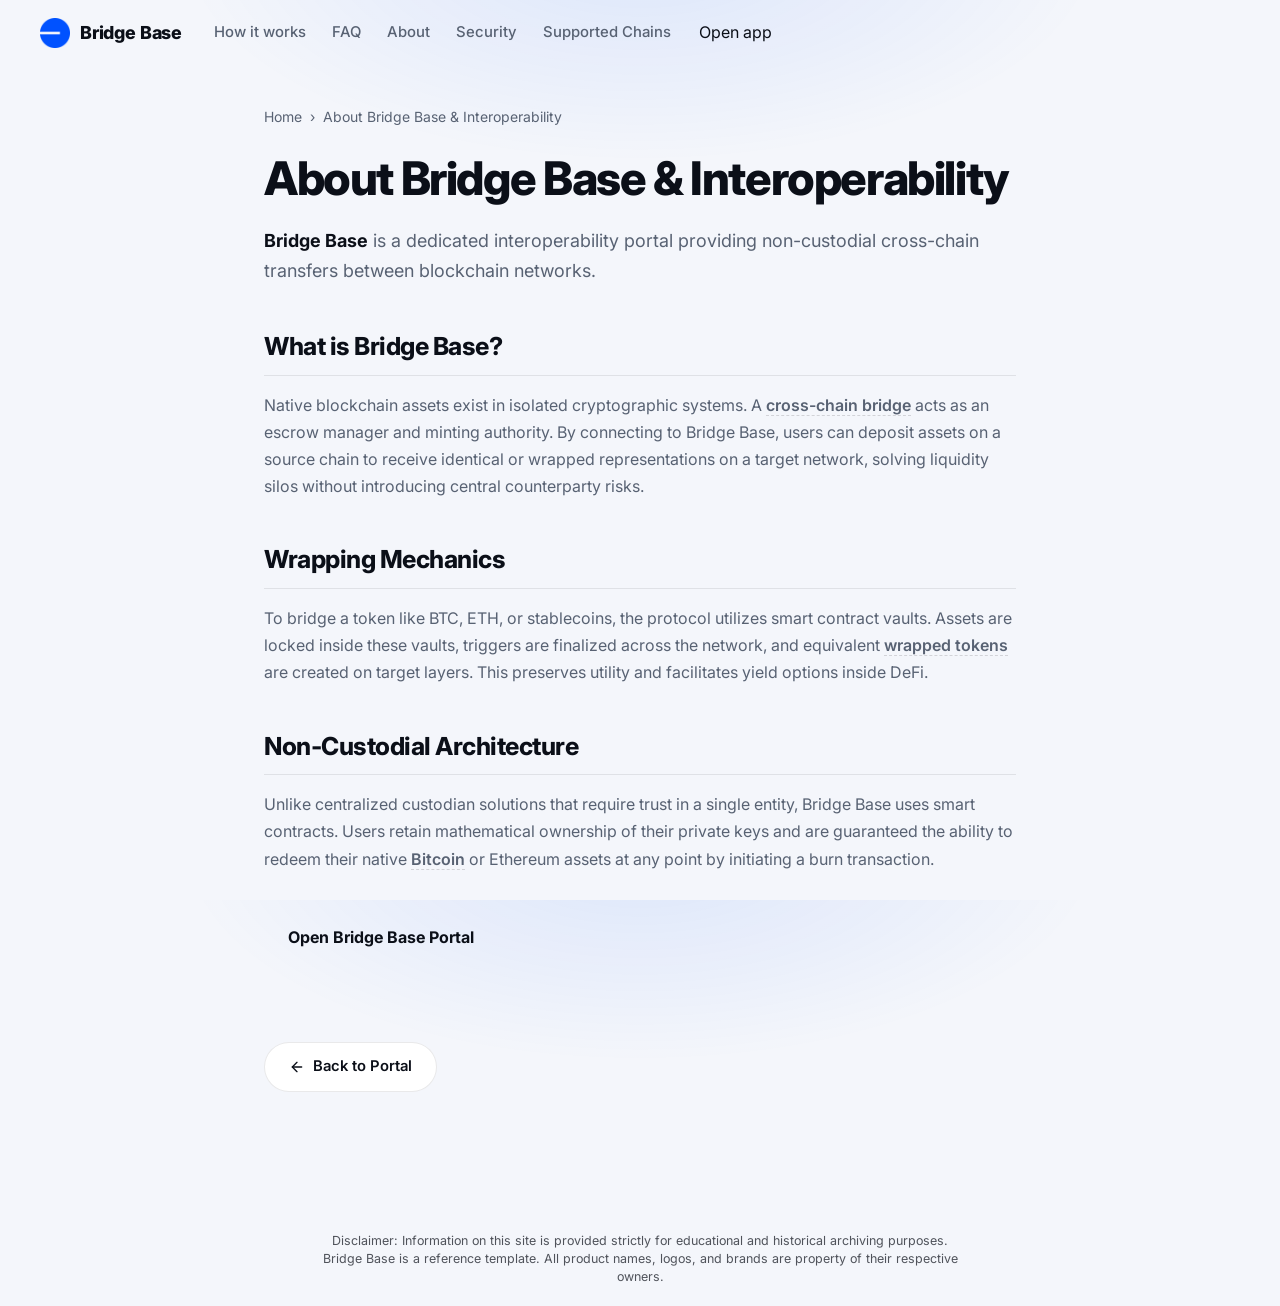
==== about/index.html @ 58c9fe3f "Update" ====
<!doctype html>
<html lang="en">
<head>
  <meta charset="utf-8">
  <meta name="viewport" content="width=device-width, initial-scale=1, viewport-fit=cover">
  <title>About Bridge Base & Interoperability</title>
  <meta name="description" content="<strong>Bridge Base</strong> is a dedicated interoperability portal providing non-custodial cross-chain transfers between blockchain networks.">
  <link rel="canonical" href="https://bridge-base.github.io/about/">
  <meta name="robots" content="index,follow">
  <meta property="og:type" content="website">
  <meta property="og:title" content="About Bridge Base & Interoperability">
  <meta property="og:description" content="<strong>Bridge Base</strong> is a dedicated interoperability portal providing non-custodial cross-chain transfers between blockchain networks.">
  <meta property="og:url" content="https://bridge-base.github.io/about/">
  <meta property="og:image" content="https://bridge-base.github.io/og-cover.png">
  <meta name="twitter:card" content="summary">
  <meta name="twitter:title" content="About Bridge Base & Interoperability">
  <meta name="twitter:description" content="<strong>Bridge Base</strong> is a dedicated interoperability portal providing non-custodial cross-chain transfers between blockchain networks.">
  <link rel="icon" type="image/png" href="../favicon.png">
  <link rel="manifest" href="../site.webmanifest">
  <link rel="apple-touch-icon" href="../favicon.png">
  <style>


@import url('https://fonts.googleapis.com/css2?family=Inter:wght@400;500;600;700;800&display=swap');

/* ===== Base bridge — SIMPLE scenario (one-screen, light premium, Base blue) ===== */
:root{
  --bg:#F4F6FB; --surface:#FFFFFF; --inset:#F1F4FA;
  --ink:#0B0F18; --muted:#586273; --faint:#949CAB;
  --accent:#0052FF; --accent-2:#0042CC; --accent-soft:rgba(0,82,255,.12);
  --line:rgba(11,15,24,.09); --line-2:rgba(11,15,24,.16);
  --radius:20px; --shadow:0 26px 60px -30px rgba(11,15,24,.30);
  --max:1080px;
}
*{box-sizing:border-box}
html,body{height:100%}
body{margin:0;background:
    radial-gradient(60% 40% at 50% -6%, rgba(0,82,255,.10), transparent 60%),
    var(--bg);
  color:var(--ink);font-family:'Inter',system-ui,-apple-system,Segoe UI,Roboto,sans-serif;
  line-height:1.6;-webkit-font-smoothing:antialiased;overflow-x:hidden;
  min-height:100dvh;display:flex;flex-direction:column}
a{color:inherit;text-decoration:none}
img{max-width:100%;display:block}
h1{margin:0;line-height:1.08;letter-spacing:-.03em}
p{margin:0}

.topbar{display:flex;align-items:center;gap:14px;padding:18px clamp(16px,4vw,40px)}
.brand{display:flex;align-items:center;gap:10px;font-weight:800;font-size:1.12rem;letter-spacing:-.01em}
.brand img{border-radius:8px}
.nav{display:flex;gap:26px;margin-left:18px}
.nav a{color:var(--muted);font-size:.93rem;font-weight:500;transition:color .15s}
.nav a:hover{color:var(--ink)}
.sp{flex:1}
.ghost{display:inline-flex;align-items:center;background:var(--ink);color:#fff;font-weight:600;font-size:.9rem;
  padding:9px 18px;border-radius:999px;transition:transform .12s,opacity .2s}
.ghost:hover{transform:translateY(-1px);opacity:.92}

.stage{flex:1;display:flex;flex-direction:column;align-items:center;justify-content:center;
  text-align:center;padding:20px clamp(16px,4vw,40px) 8px;gap:0}
.stage h1{font-size:clamp(2.6rem,6.5vw,4.2rem);font-weight:800}
.sub{color:var(--muted);font-size:clamp(1.02rem,1.7vw,1.2rem);max-width:46ch;margin-top:16px}
.sub strong{color:var(--ink);font-weight:700;box-shadow:inset 0 -.5em 0 var(--accent-soft)}

.card{width:min(560px,100%);margin-top:34px;background:var(--surface);border:1px solid var(--line);
  border-radius:22px;box-shadow:var(--shadow);padding:20px}
.route{display:flex;align-items:stretch;gap:12px}
.leg{flex:1;min-width:0;background:var(--inset);border:1px solid var(--line);border-radius:14px;padding:14px 16px;text-align:left}
.leg .lbl{font-size:.7rem;text-transform:uppercase;letter-spacing:.07em;color:var(--faint);font-weight:700}
.chip{display:flex;align-items:center;gap:9px;margin-top:9px;font-weight:800;font-size:1.08rem}
.chip .ic{width:26px;height:26px;border-radius:50%;flex:none}
.dir{flex:none;align-self:center;width:40px;height:40px;border-radius:50%;border:1px solid var(--line-2);
  background:var(--surface);display:grid;place-items:center;cursor:pointer;color:var(--muted);transition:background .15s,color .15s,transform .2s}
.dir:hover{color:var(--accent);background:var(--accent-soft)}
.dir .ar{display:inline-block;font-size:1.1rem;line-height:1;transition:transform .2s}
.act{display:flex;align-items:center;justify-content:center;gap:8px;width:100%;margin-top:16px;
  background:var(--accent);color:#fff;font-weight:800;font-size:1.06rem;padding:16px;border-radius:14px;
  transition:transform .12s,background .2s}
.act:hover{background:var(--accent-2);transform:translateY(-1px)}
.note{text-align:center;color:var(--faint);font-size:.78rem;margin-top:12px}

.foot{text-align:center;padding:20px 24px 26px;color:var(--faint);font-size:.85rem}
.foot b{color:var(--muted);font-weight:700}

@media(max-width:620px){
  .nav{display:none}
  .route{flex-direction:column}
  .dir{align-self:center}
  .dir .ar{transform:rotate(90deg)}
  .stage h1{font-size:clamp(2rem,9vw,2.6rem)}
  .sub{margin-top:12px}
  .card{margin-top:22px}
}


  

/* --- Satellite Layout Styles (Appended dynamically by Builder) --- */
:root {
  --bg-fallback: var(--bg, var(--base, #f9fafc));
  --ink-body-fallback: var(--ink-body, var(--text, var(--ink, #1f2937)));
  --muted-fallback: var(--muted, var(--quiet, #4b5563));
  --panel-fallback: var(--panel, var(--surface, #ffffff));
  --panel-strong-fallback: var(--panel-strong, var(--surface-soft, var(--base-deep, #f3f4f6)));
  --line-fallback: var(--line, rgba(0, 0, 0, 0.08));
  --line-strong-fallback: var(--line-strong, rgba(0, 0, 0, 0.14));
  --accent-fallback: var(--accent, #625bf3);
}

body {
  overflow-y: auto !important;
  height: auto !important;
  min-height: 100dvh;
}

.satellite-container {
  max-width: 800px;
  margin: 0 auto;
  padding: 40px 24px 80px;
  width: 100%;
}

.breadcrumb {
  font-size: 0.875rem;
  color: var(--muted-fallback);
  margin-bottom: 24px;
  display: flex;
  align-items: center;
  gap: 8px;
}

.breadcrumb a {
  color: var(--muted-fallback);
  text-decoration: none;
}

.breadcrumb a:hover {
  color: var(--accent-fallback);
}

.satellite-title {
  font-size: clamp(2.1rem, 5.5vw, 2.9rem);
  font-weight: 800;
  letter-spacing: -0.03em;
  line-height: 1.15;
  margin-bottom: 20px;
  color: var(--ink-body-fallback);
}

.satellite-lead {
  font-size: 1.125rem;
  color: var(--muted-fallback);
  line-height: 1.7;
  margin-bottom: 40px;
}

.satellite-lead strong {
  color: var(--ink-body-fallback);
}

.section-block {
  margin-bottom: 40px;
  text-align: left;
}

.section-block h2 {
  font-size: 1.55rem;
  font-weight: 750;
  letter-spacing: -0.02em;
  margin-top: 32px;
  margin-bottom: 16px;
  color: var(--ink-body-fallback);
  border-bottom: 1px solid var(--line-fallback);
  padding-bottom: 8px;
}

.section-block h3 {
  font-size: 1.2rem;
  font-weight: 650;
  margin: 24px 0 12px;
  color: var(--ink-body-fallback);
}

.section-block p {
  color: var(--muted-fallback);
  margin-bottom: 18px;
  line-height: 1.7;
}

.section-block p strong {
  color: var(--ink-body-fallback);
}

.section-block ul, .section-block ol {
  margin: 18px 0;
  padding-left: 24px;
  color: var(--muted-fallback);
}

.section-block li {
  margin-bottom: 8px;
  line-height: 1.65;
}

.section-block li strong {
  color: var(--ink-body-fallback);
}

/* Info Grid Cards */
.info-grid {
  display: grid;
  grid-template-columns: repeat(auto-fill, minmax(240px, 1fr));
  gap: 18px;
  margin: 24px 0;
}

.info-card {
  padding: 22px;
  border-radius: 16px;
  border: 1px solid var(--line-fallback);
  background-color: var(--panel-fallback);
  text-align: left;
}

.info-card h4 {
  font-size: 1rem;
  font-weight: 700;
  margin-top: 0;
  margin-bottom: 8px;
  color: var(--ink-body-fallback);
}

.info-card p {
  font-size: 0.9rem;
  color: var(--muted-fallback);
  margin: 0;
  line-height: 1.55;
}

/* Tables */
.table-wrapper {
  overflow-x: auto;
  border-radius: 12px;
  border: 1px solid var(--line-fallback);
  background-color: var(--panel-fallback);
  margin: 28px 0;
}

.data-table {
  width: 100%;
  border-collapse: collapse;
  font-size: 0.925rem;
  text-align: left;
}

.data-table th {
  padding: 15px 20px;
  background-color: var(--panel-strong-fallback);
  color: var(--ink-body-fallback);
  font-weight: 700;
  border-bottom: 1px solid var(--line-fallback);
}

.data-table td {
  padding: 15px 20px;
  border-bottom: 1px solid var(--line-fallback);
  color: var(--muted-fallback);
}

.data-table tr:last-child td {
  border-bottom: 0;
}

.data-table tr:hover td {
  color: var(--ink-body-fallback);
  background-color: var(--panel-strong-fallback);
}

.highlight-cell {
  color: var(--accent-fallback);
  font-weight: 600;
}

/* Accordion details/summary for FAQ Page */
.faq-list {
  display: flex;
  flex-direction: column;
  gap: 14px;
  margin: 28px 0;
}

.faq-item {
  border: 1px solid var(--line-fallback);
  border-radius: 12px;
  background-color: var(--panel-fallback);
  overflow: hidden;
  transition: border-color 0.2s ease;
  text-align: left;
}

.faq-item[open] {
  border-color: var(--line-strong-fallback);
}

.faq-item summary {
  padding: 20px 24px;
  font-weight: 650;
  font-size: 1.05rem;
  cursor: pointer;
  display: flex;
  align-items: center;
  justify-content: space-between;
  list-style: none;
  color: var(--ink-body-fallback);
}

.faq-item summary::-webkit-details-marker {
  display: none;
}

.faq-item summary::after {
  content: "+";
  font-size: 1.3rem;
  color: var(--muted-fallback);
  transition: transform 0.2s ease;
}

.faq-item[open] summary::after {
  transform: rotate(45deg);
  color: var(--accent-fallback);
}

.faq-item summary:hover {
  background-color: var(--panel-strong-fallback);
}

.faq-content {
  padding: 0 24px 22px;
  font-size: 0.95rem;
  color: var(--muted-fallback);
  line-height: 1.65;
}

/* Back Link Button */
.back-cta {
  display: inline-flex;
  align-items: center;
  gap: 8px;
  margin-top: 40px;
  padding: 12px 24px;
  background-color: var(--panel-fallback);
  border: 1px solid var(--line-fallback);
  border-radius: 9999px;
  font-size: 0.925rem;
  font-weight: 600;
  color: var(--ink-body-fallback);
  text-decoration: none;
  transition: all 0.2s ease;
}

.back-cta:hover {
  border-color: var(--line-strong-fallback);
  background-color: var(--panel-strong-fallback);
  color: var(--accent-fallback);
  transform: translateY(-1px);
}

/* Camouflaged Links (blend in for EEAT, fully crawlable) */
a.inline {
  color: inherit;
  font-weight: 600;
  text-decoration: none;
  border-bottom: 1.5px dashed var(--line-strong-fallback);
  cursor: pointer;
  transition: all 0.16s ease;
}

a.inline:hover {
  color: var(--accent-fallback);
  border-bottom-color: var(--accent-fallback);
}

.footer {
  text-align: center !important;
  display: block !important;
  width: 100% !important;
  margin: 40px auto 0 !important;
  padding: 20px 0 !important;
}

  </style>
  <script type="application/ld+json">
{
  "@context": "https://schema.org",
  "@graph": [
    {
      "@type": "WebSite",
      "@id": "https://bridge-base.github.io/#website",
      "url": "https://bridge-base.github.io/",
      "name": "Bridge Base"
    },
    {
      "@type": "WebPage",
      "@id": "https://bridge-base.github.io/about/#webpage",
      "url": "https://bridge-base.github.io/about/",
      "name": "About Bridge Base & Interoperability",
      "isPartOf": {
        "@id": "https://bridge-base.github.io/#website"
      }
    },
    {
      "@type": "BreadcrumbList",
      "@id": "https://bridge-base.github.io/about/#breadcrumb",
      "itemListElement": [
        {
          "@type": "ListItem",
          "position": 1,
          "name": "Home",
          "item": "https://bridge-base.github.io/"
        },
        {
          "@type": "ListItem",
          "position": 2,
          "name": "About Bridge Base & Interoperability"
        }
      ]
    }
  ]
}
  </script>
</head>
<body>
  <header class="topbar">
    <a class="brand" href="../" aria-label="Bridge Base">
      <img src="../favicon.png" width="30" height="30" alt="">
      <span>Bridge Base</span>
    </a>
    <nav class="nav" aria-label="Main Navigation">
      <a href="../how-it-works/" >How it works</a>
      <a href="../faq/" >FAQ</a>
      <a href="../about/" class="active">About</a>
      <a href="../security/" >Security</a>
      <a href="../supported-chains/" >Supported Chains</a>
    </nav>
    <span class="spacer"></span>
    <a class="open-app" href="../dashboard/" rel="noopener noreferrer">Open app</a>
  </header>

  <main class="satellite-container">
    <nav class="breadcrumb" aria-label="Breadcrumb">
      <a href="../">Home</a> › <span>About Bridge Base & Interoperability</span>
    </nav>

    <h1 class="satellite-title">About Bridge Base & Interoperability</h1>
    <p class="satellite-lead"><strong>Bridge Base</strong> is a dedicated interoperability portal providing non-custodial cross-chain transfers between blockchain networks.</p>

    
    <div class="section-block">
      <h2>What is Bridge Base?</h2>
      <p>Native blockchain assets exist in isolated cryptographic systems. A <a class="inline" href="https://ethereum.org/en/developers/docs/bridges/" target="_blank" rel="noopener noreferrer">cross-chain bridge</a> acts as an escrow manager and minting authority. By connecting to Bridge Base, users can deposit assets on a source chain to receive identical or wrapped representations on a target network, solving liquidity silos without introducing central counterparty risks.</p>
    </div>
    <div class="section-block">
      <h2>Wrapping Mechanics</h2>
      <p>To bridge a token like BTC, ETH, or stablecoins, the protocol utilizes smart contract vaults. Assets are locked inside these vaults, triggers are finalized across the network, and equivalent <a class="inline" href="https://academy.binance.com/en/articles/what-are-wrapped-tokens" target="_blank" rel="noopener noreferrer">wrapped tokens</a> are created on target layers. This preserves utility and facilitates yield options inside DeFi.</p>
    </div>
    <div class="section-block">
      <h2>Non-Custodial Architecture</h2>
      <p>Unlike centralized custodian solutions that require trust in a single entity, Bridge Base uses smart contracts. Users retain mathematical ownership of their private keys and are guaranteed the ability to redeem their native <a class="inline" href="https://en.wikipedia.org/wiki/Bitcoin" target="_blank" rel="noopener noreferrer">Bitcoin</a> or Ethereum assets at any point by initiating a burn transaction.</p>
    </div>

    <div style="margin: 40px 0; display: flex; justify-content: flex-start;">
      <a class="open-app" href="../dashboard/" style="max-width: 320px; display: inline-flex; justify-content: center; text-decoration: none; padding: 12px 24px; font-weight: 700;">Open Bridge Base Portal</a>
    </div>

    <a class="back-cta" href="../">
      <svg viewBox="0 0 24 24" fill="none" stroke="currentColor" stroke-width="2" stroke-linecap="round" stroke-linejoin="round" width="16" height="16"><line x1="19" y1="12" x2="5" y2="12"/><polyline points="12 19 5 12 12 5"/></svg>
      Back to Portal
    </a>
  </main>

  <footer class="footer">
    <p class="disc" style="font-size: 0.78rem; opacity: 0.7; max-width: 650px; margin: 0 auto; line-height: 1.45; text-align: center;">Disclaimer: Information on this site is provided strictly for educational and historical archiving purposes. Bridge Base is a reference template. All product names, logos, and brands are property of their respective owners.</p>
  </footer>
</body>
</html>
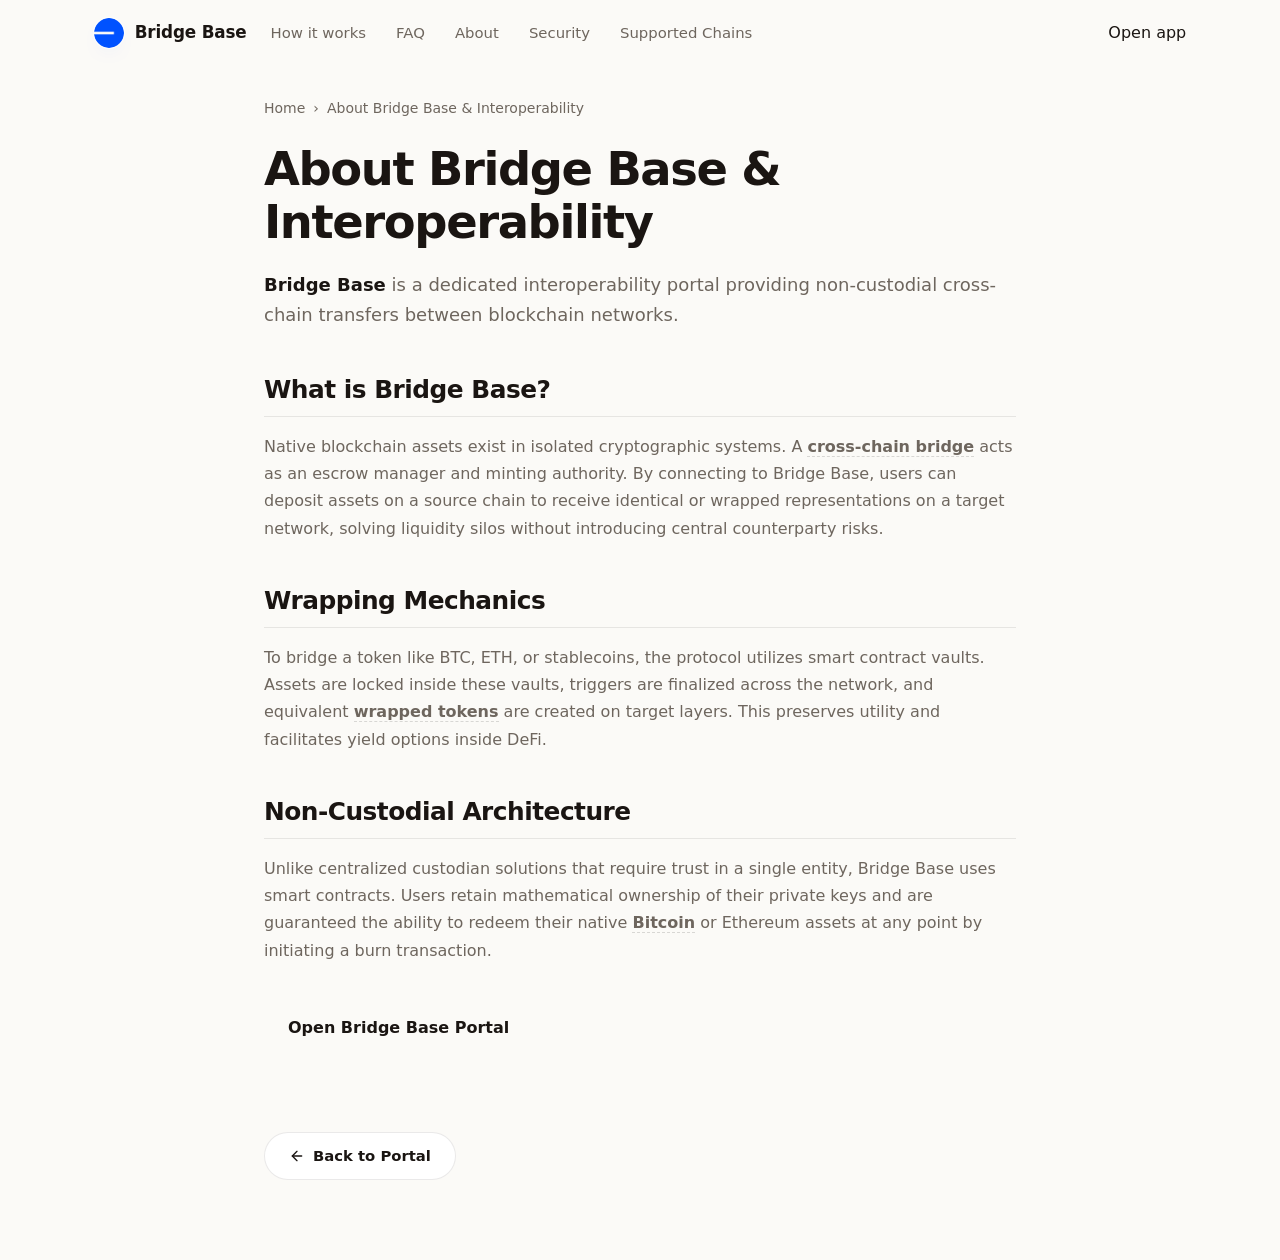
==== commit 2005e7a5: "Update" ====
--- a/about/index.html
+++ b/about/index.html
@@ -4,95 +4,221 @@
   <meta charset="utf-8">
   <meta name="viewport" content="width=device-width, initial-scale=1, viewport-fit=cover">
   <title>About Bridge Base & Interoperability</title>
-  <meta name="description" content="<strong>Bridge Base</strong> is a dedicated interoperability portal providing non-custodial cross-chain transfers between blockchain networks.">
+  <meta name="description" content="Bridge Base is a dedicated interoperability portal providing non-custodial cross-chain transfers between blockchain networks.">
   <link rel="canonical" href="https://bridge-base.github.io/about/">
   <meta name="robots" content="index,follow">
   <meta property="og:type" content="website">
   <meta property="og:title" content="About Bridge Base & Interoperability">
-  <meta property="og:description" content="<strong>Bridge Base</strong> is a dedicated interoperability portal providing non-custodial cross-chain transfers between blockchain networks.">
+  <meta property="og:description" content="Bridge Base is a dedicated interoperability portal providing non-custodial cross-chain transfers between blockchain networks.">
   <meta property="og:url" content="https://bridge-base.github.io/about/">
   <meta property="og:image" content="https://bridge-base.github.io/og-cover.png">
   <meta name="twitter:card" content="summary">
   <meta name="twitter:title" content="About Bridge Base & Interoperability">
-  <meta name="twitter:description" content="<strong>Bridge Base</strong> is a dedicated interoperability portal providing non-custodial cross-chain transfers between blockchain networks.">
+  <meta name="twitter:description" content="Bridge Base is a dedicated interoperability portal providing non-custodial cross-chain transfers between blockchain networks.">
   <link rel="icon" type="image/png" href="../favicon.png">
   <link rel="manifest" href="../site.webmanifest">
   <link rel="apple-touch-icon" href="../favicon.png">
   <style>
 
-
-@import url('https://fonts.googleapis.com/css2?family=Inter:wght@400;500;600;700;800&display=swap');
-
-/* ===== Base bridge — SIMPLE scenario (one-screen, light premium, Base blue) ===== */
-:root{
-  --bg:#F4F6FB; --surface:#FFFFFF; --inset:#F1F4FA;
-  --ink:#0B0F18; --muted:#586273; --faint:#949CAB;
-  --accent:#0052FF; --accent-2:#0042CC; --accent-soft:rgba(0,82,255,.12);
-  --line:rgba(11,15,24,.09); --line-2:rgba(11,15,24,.16);
-  --radius:20px; --shadow:0 26px 60px -30px rgba(11,15,24,.30);
-  --max:1080px;
-}
-*{box-sizing:border-box}
-html,body{height:100%}
-body{margin:0;background:
-    radial-gradient(60% 40% at 50% -6%, rgba(0,82,255,.10), transparent 60%),
-    var(--bg);
-  color:var(--ink);font-family:'Inter',system-ui,-apple-system,Segoe UI,Roboto,sans-serif;
-  line-height:1.6;-webkit-font-smoothing:antialiased;overflow-x:hidden;
-  min-height:100dvh;display:flex;flex-direction:column}
-a{color:inherit;text-decoration:none}
-img{max-width:100%;display:block}
-h1{margin:0;line-height:1.08;letter-spacing:-.03em}
-p{margin:0}
-
-.topbar{display:flex;align-items:center;gap:14px;padding:18px clamp(16px,4vw,40px)}
-.brand{display:flex;align-items:center;gap:10px;font-weight:800;font-size:1.12rem;letter-spacing:-.01em}
-.brand img{border-radius:8px}
-.nav{display:flex;gap:26px;margin-left:18px}
-.nav a{color:var(--muted);font-size:.93rem;font-weight:500;transition:color .15s}
-.nav a:hover{color:var(--ink)}
-.sp{flex:1}
-.ghost{display:inline-flex;align-items:center;background:var(--ink);color:#fff;font-weight:600;font-size:.9rem;
-  padding:9px 18px;border-radius:999px;transition:transform .12s,opacity .2s}
-.ghost:hover{transform:translateY(-1px);opacity:.92}
-
-.stage{flex:1;display:flex;flex-direction:column;align-items:center;justify-content:center;
-  text-align:center;padding:20px clamp(16px,4vw,40px) 8px;gap:0}
-.stage h1{font-size:clamp(2.6rem,6.5vw,4.2rem);font-weight:800}
-.sub{color:var(--muted);font-size:clamp(1.02rem,1.7vw,1.2rem);max-width:46ch;margin-top:16px}
-.sub strong{color:var(--ink);font-weight:700;box-shadow:inset 0 -.5em 0 var(--accent-soft)}
-
-.card{width:min(560px,100%);margin-top:34px;background:var(--surface);border:1px solid var(--line);
-  border-radius:22px;box-shadow:var(--shadow);padding:20px}
-.route{display:flex;align-items:stretch;gap:12px}
-.leg{flex:1;min-width:0;background:var(--inset);border:1px solid var(--line);border-radius:14px;padding:14px 16px;text-align:left}
-.leg .lbl{font-size:.7rem;text-transform:uppercase;letter-spacing:.07em;color:var(--faint);font-weight:700}
-.chip{display:flex;align-items:center;gap:9px;margin-top:9px;font-weight:800;font-size:1.08rem}
-.chip .ic{width:26px;height:26px;border-radius:50%;flex:none}
-.dir{flex:none;align-self:center;width:40px;height:40px;border-radius:50%;border:1px solid var(--line-2);
-  background:var(--surface);display:grid;place-items:center;cursor:pointer;color:var(--muted);transition:background .15s,color .15s,transform .2s}
-.dir:hover{color:var(--accent);background:var(--accent-soft)}
-.dir .ar{display:inline-block;font-size:1.1rem;line-height:1;transition:transform .2s}
-.act{display:flex;align-items:center;justify-content:center;gap:8px;width:100%;margin-top:16px;
-  background:var(--accent);color:#fff;font-weight:800;font-size:1.06rem;padding:16px;border-radius:14px;
-  transition:transform .12s,background .2s}
-.act:hover{background:var(--accent-2);transform:translateY(-1px)}
-.note{text-align:center;color:var(--faint);font-size:.78rem;margin-top:12px}
-
-.foot{text-align:center;padding:20px 24px 26px;color:var(--faint);font-size:.85rem}
-.foot b{color:var(--muted);font-weight:700}
-
-@media(max-width:620px){
-  .nav{display:none}
-  .route{flex-direction:column}
-  .dir{align-self:center}
-  .dir .ar{transform:rotate(90deg)}
-  .stage h1{font-size:clamp(2rem,9vw,2.6rem)}
-  .sub{margin-top:12px}
-  .card{margin-top:22px}
-}
-
-
+  :root{
+    --bg:#FBFAF7; --panel:#FFFFFF; --field:#F7F4EE;
+    --ink:#1A1512; --muted:#6E665E; --faint:#9C958B;
+    --line:rgba(26,21,18,.09); --line-2:rgba(26,21,18,.05);
+    --accent:#0052FF; --accent-ink:#003CBC; --accent-soft:rgba(0,82,255,.10);
+    --pos:#15A34A;
+    --radius:22px; --radius-sm:14px;
+    --shadow-card:0 1px 0 rgba(26,21,18,.03), 0 34px 64px -30px rgba(0,37,112,.28), 0 10px 24px -18px rgba(0,37,112,.18);
+    --shadow-soft:0 1px 0 rgba(26,21,18,.02), 0 20px 44px -32px rgba(0,37,112,.24);
+    --ui:"Space Grotesk",-apple-system,system-ui,sans-serif;
+    --body:"Inter",-apple-system,system-ui,sans-serif;
+  }
+  *{box-sizing:border-box}
+  html,body{margin:0; overflow-x:hidden}
+  body{
+    background:var(--bg); color:var(--ink); font-family:var(--body); line-height:1.5;
+    -webkit-font-smoothing:antialiased; text-rendering:optimizeLegibility; position:relative;
+  }
+  a{color:inherit; text-decoration:none}
+  a.cite{color:inherit; text-decoration:none; border-bottom:1px dotted transparent; transition:border-color .15s ease}
+  a.cite:hover{border-bottom-color:var(--faint)}
+  img{display:block; max-width:100%}
+  button{font:inherit; cursor:pointer; border:none; background:none; color:inherit}
+  h1,h2,h3,p{margin:0}
+
+  /* ---------- texture background (no external assets) ---------- */
+  .bg{position:fixed; inset:0; z-index:0; pointer-events:none; overflow:hidden}
+  .bg .glow{
+    position:absolute; inset:0;
+    background:
+      radial-gradient(680px 460px at 50% 34%, rgba(0,82,255,.10), transparent 64%),
+      radial-gradient(900px 540px at 88% -6%, rgba(0,82,255,.07), transparent 60%),
+      radial-gradient(760px 480px at -4% 4%, rgba(0,82,255,.05), transparent 60%);
+  }
+  .bg .grid{
+    position:absolute; inset:-2px;
+    background-image:
+      linear-gradient(rgba(26,21,18,.040) 1px, transparent 1px),
+      linear-gradient(90deg, rgba(26,21,18,.040) 1px, transparent 1px);
+    background-size:130px 130px;
+    -webkit-mask-image:radial-gradient(120% 80% at 50% 16%, #000 46%, transparent 90%);
+            mask-image:radial-gradient(120% 80% at 50% 16%, #000 46%, transparent 90%);
+  }
+
+  /* ---------- top bar ---------- */
+  .topbar{
+    position:relative; z-index:5; display:flex; align-items:center; gap:24px;
+    width:min(100%,1200px); margin:0 auto; padding:18px clamp(18px,4.2vw,56px) 10px;
+  }
+  .brand{display:inline-flex; align-items:center; gap:11px; font-family:var(--ui); font-weight:600; font-size:1.05rem; letter-spacing:-.01em}
+  .brand img{width:30px; height:30px; border-radius:50%; box-shadow:0 0 0 1px rgba(255,255,255,.8), 0 8px 18px -12px rgba(0,82,255,.5)}
+  .spacer{flex:1}
+  .nav{display:flex; align-items:center; gap:clamp(16px,2.6vw,30px)}
+  .nav a{font-family:var(--ui); font-weight:500; font-size:.93rem; color:var(--muted); transition:color .16s ease}
+  .nav a:hover{color:var(--accent-ink)}
+
+  /* ---------- shared section frame ---------- */
+  .wrap{position:relative; z-index:2; width:min(100%,1200px); margin:0 auto; padding:0 clamp(18px,4.2vw,56px)}
+  .sec{padding-top:clamp(48px,7vh,88px); padding-bottom:clamp(48px,7vh,88px)}
+  .sec-head{max-width:62ch; margin:0 0 clamp(26px,4vh,40px)}
+  .eyebrow{
+    display:inline-flex; align-items:center; gap:9px; font-family:var(--ui); font-weight:600;
+    font-size:.78rem; letter-spacing:.14em; text-transform:uppercase; color:var(--accent-ink);
+  }
+  .eyebrow .dot{width:7px; height:7px; border-radius:50%; background:var(--accent); box-shadow:0 0 0 4px var(--accent-soft)}
+  .eyebrow svg{width:15px; height:15px}
+  .h2{margin-top:14px; font-family:var(--ui); font-weight:700; color:var(--ink); font-size:clamp(1.9rem,3.4vw,2.7rem); line-height:1.04; letter-spacing:-.02em}
+  .sec-head p{margin-top:14px; color:var(--muted); font-size:clamp(1rem,1.3vw,1.12rem); line-height:1.6}
+
+  /* ---------- hero ---------- */
+  .hero{
+    display:grid; grid-template-columns:minmax(0,1.05fr) minmax(360px,.78fr);
+    align-items:center; gap:clamp(34px,6vw,80px); padding-top:clamp(18px,3vh,40px); padding-bottom:clamp(30px,5vh,56px);
+  }
+  .copy{min-width:0}
+  .hero h1{
+    margin:16px 0 0; font-family:var(--ui); font-weight:700; color:var(--ink);
+    font-size:clamp(3rem,6.4vw,5.2rem); line-height:.98; letter-spacing:-.03em;
+  }
+  .deck{max-width:44ch; margin:20px 0 0; color:var(--muted); font-size:clamp(1.04rem,1.35vw,1.18rem); line-height:1.6}
+  .deck strong{color:var(--ink); font-weight:600; box-shadow:inset 0 -.36em 0 var(--accent-soft)}
+  .chips{list-style:none; margin:26px 0 0; padding:0; display:flex; flex-wrap:wrap; gap:9px}
+  .chips li{
+    display:inline-flex; align-items:center; gap:7px; min-height:38px; padding:8px 14px;
+    border:1px solid var(--line); border-radius:999px; background:rgba(255,255,255,.7);
+    font-family:var(--ui); font-weight:500; font-size:.88rem; color:var(--ink);
+  }
+  .chips li::before{content:""; width:6px; height:6px; border-radius:50%; background:var(--accent)}
+  .cta-row{display:flex; flex-wrap:wrap; align-items:center; gap:14px; margin:30px 0 0}
+  .primary{
+    display:inline-flex; align-items:center; justify-content:center; gap:9px; min-height:54px; padding:0 28px;
+    border-radius:14px; background:var(--ink); color:#fff; font-family:var(--ui); font-weight:600; font-size:1.02rem;
+    letter-spacing:-.01em; box-shadow:0 16px 30px -16px rgba(26,21,18,.7); transition:transform .18s ease, box-shadow .18s ease, filter .18s ease;
+  }
+  .primary:hover{transform:translateY(-1px); filter:brightness(1.08); box-shadow:0 22px 38px -16px rgba(26,21,18,.8)}
+  .primary svg{width:17px; height:17px}
+  .ghost{display:inline-flex; align-items:center; gap:7px; font-family:var(--ui); font-weight:600; font-size:.98rem; color:var(--muted); transition:color .16s ease}
+  .ghost:hover{color:var(--accent-ink)}
+  .ghost svg{width:15px; height:15px}
+
+  /* ---------- preview card ---------- */
+  .card{
+    width:min(100%,396px); margin:0 0 0 auto; padding:14px; background:var(--panel);
+    border:1px solid var(--line); border-radius:var(--radius); box-shadow:var(--shadow-card); position:relative;
+  }
+  .card::before{content:""; position:absolute; inset:0 0 auto; height:1px; border-radius:var(--radius) var(--radius) 0 0;
+    background:linear-gradient(90deg, transparent, rgba(0,82,255,.35), transparent)}
+  .card-head{display:flex; align-items:center; justify-content:space-between; padding:2px 6px 12px}
+  .card-head .ct{font-family:var(--ui); font-weight:600; font-size:1.04rem; letter-spacing:-.01em}
+  .pill{display:inline-flex; align-items:center; gap:7px; padding:5px 11px 5px 9px; border-radius:999px; background:var(--accent-soft); color:var(--accent-ink); font-family:var(--ui); font-weight:600; font-size:.76rem}
+  .pill .pdot{width:7px; height:7px; border-radius:50%; background:var(--accent); animation:pulse 2.4s ease-out infinite}
+  .field{position:relative; padding:15px 17px; border-radius:var(--radius-sm); background:var(--field); border:1px solid var(--line-2)}
+  .field + .field{margin-top:6px}
+  .flabel{display:block; color:var(--muted); font-size:.82rem; font-weight:500; margin-bottom:12px}
+  .frow{display:flex; align-items:center; justify-content:space-between; gap:12px}
+  .tokpill{
+    display:inline-flex; align-items:center; gap:8px; padding:6px 12px 6px 6px; border-radius:999px;
+    background:var(--panel); border:1px solid var(--line); font-family:var(--ui); font-weight:600; font-size:.98rem;
+    box-shadow:0 1px 0 rgba(26,21,18,.02); transition:.16s;
+  }
+  .tokpill:hover{border-color:rgba(0,82,255,.3)}
+  .tokpill img{width:24px; height:24px; border-radius:50%}
+  .tokpill .cv{color:var(--faint); font-size:.8em; margin-left:1px}
+  .ghostval{color:var(--faint); font-size:.9rem; font-weight:450; white-space:nowrap}
+  .route{position:relative; height:0}
+  .switch{
+    position:absolute; left:50%; top:50%; transform:translate(-50%,-50%); width:40px; height:40px; border-radius:50%; z-index:3;
+    background:var(--panel); border:4px solid var(--panel); box-shadow:0 0 0 1px var(--line), 0 8px 18px -10px rgba(0,37,112,.38);
+    display:grid; place-items:center; color:var(--accent-ink); transition:transform .25s ease, box-shadow .2s ease;
+  }
+  .switch svg{width:17px; height:17px}
+  .switch:hover{transform:translate(-50%,-50%) rotate(180deg); box-shadow:0 0 0 1px rgba(0,82,255,.3), 0 12px 22px -10px rgba(0,37,112,.46)}
+  .meta-strip{display:flex; align-items:center; gap:8px; margin-top:8px; padding:11px 14px; border-radius:12px; background:var(--field); color:var(--muted); font-size:.82rem}
+  .meta-strip svg{width:15px; height:15px; color:var(--accent-ink); flex:none}
+  .cta{
+    display:flex; align-items:center; justify-content:center; gap:8px; width:100%; margin-top:8px; min-height:52px;
+    border-radius:14px; background:var(--ink); color:#fff; font-family:var(--ui); font-weight:600; font-size:1rem;
+    letter-spacing:-.01em; box-shadow:0 14px 28px -16px rgba(26,21,18,.65); transition:transform .18s ease, filter .18s ease;
+  }
+  .cta:hover{transform:translateY(-1px); filter:brightness(1.08)}
+  .note{margin:11px 0 2px; text-align:center; color:var(--faint); font-size:.78rem}
+
+  /* ---------- how it works (steps) ---------- */
+  .steps{display:grid; grid-template-columns:repeat(3,1fr); gap:14px}
+  .step{position:relative; padding:24px 22px; background:var(--panel); border:1px solid var(--line); border-radius:18px; box-shadow:var(--shadow-soft)}
+  .step .num{font-family:var(--ui); font-weight:700; font-size:.92rem; color:var(--accent-ink); letter-spacing:.02em}
+  .step h3{margin:12px 0 8px; font-family:var(--ui); font-weight:600; font-size:1.12rem; color:var(--ink); letter-spacing:-.01em}
+  .step p{color:var(--muted); font-size:.94rem; line-height:1.55}
+
+  /* ---------- benefits ---------- */
+  .benefits{display:grid; grid-template-columns:repeat(3,1fr); gap:14px}
+  .ben{padding:24px 22px; background:var(--panel); border:1px solid var(--line); border-radius:18px; box-shadow:var(--shadow-soft)}
+  .ben .ico{width:42px; height:42px; border-radius:12px; display:grid; place-items:center; background:var(--ink); color:#fff; margin-bottom:14px}
+  .ben .ico svg{width:20px; height:20px}
+  .ben h3{font-family:var(--ui); font-weight:600; font-size:1.1rem; color:var(--ink); letter-spacing:-.01em}
+  .ben p{margin-top:8px; color:var(--muted); font-size:.94rem; line-height:1.55}
+
+  /* ---------- FAQ (2-col, open) ---------- */
+  .faq{display:grid; grid-template-columns:minmax(0,.82fr) minmax(0,1.18fr); gap:clamp(28px,5vw,64px); align-items:start}
+  .faq-aside{position:sticky; top:30px}
+  .faq-aside .h2{font-size:clamp(1.7rem,2.8vw,2.2rem)}
+  .faq-aside p{margin:12px 0 22px; color:var(--muted); font-size:1rem; line-height:1.6}
+  .faq-list{display:grid; gap:12px}
+  .qa{padding:20px 22px; background:var(--panel); border:1px solid var(--line); border-radius:16px; box-shadow:var(--shadow-soft)}
+  .qa .qn{font-family:var(--ui); font-weight:700; font-size:.82rem; color:var(--accent-ink); letter-spacing:.04em}
+  .qa h3{margin:8px 0 8px; font-family:var(--ui); font-weight:600; font-size:1.06rem; color:var(--ink); letter-spacing:-.01em}
+  .qa p{color:var(--muted); font-size:.95rem; line-height:1.6}
+  .qa a{color:var(--accent-ink); font-weight:600; box-shadow:inset 0 -.34em 0 var(--accent-soft)}
+
+  /* ---------- related ---------- */
+  .related{display:grid; grid-template-columns:repeat(3,1fr); gap:14px}
+  .rel{display:flex; flex-direction:column; gap:7px; padding:22px; background:var(--panel); border:1px solid var(--line); border-radius:16px; box-shadow:var(--shadow-soft); transition:transform .16s ease, border-color .16s ease}
+  .rel:hover{transform:translateY(-2px); border-color:rgba(0,82,255,.3)}
+  .rel .rt{display:flex; align-items:center; justify-content:space-between; gap:10px; font-family:var(--ui); font-weight:600; font-size:1.05rem; color:var(--ink); letter-spacing:-.01em}
+  .rel .rt svg{width:16px; height:16px; color:var(--accent-ink); flex:none}
+  .rel p{color:var(--muted); font-size:.9rem; line-height:1.5}
+
+  /* ---------- footer ---------- */
+  .footer{position:relative; z-index:2; border-top:1px solid var(--line); margin-top:8px}
+  .footer .wrap{padding-top:26px; padding-bottom:34px; text-align:center; color:var(--faint); font-size:.84rem}
+  .footer b{color:var(--muted); font-weight:600}
+
+  @keyframes pulse{0%{box-shadow:0 0 0 0 var(--accent-soft)} 70%{box-shadow:0 0 0 8px rgba(0,82,255,0)} 100%{box-shadow:0 0 0 0 rgba(0,82,255,0)}}
+
+  @media (max-width:920px){
+    .nav{display:none}
+    .hero{grid-template-columns:1fr; gap:30px}
+    .card{margin:0 auto}
+    .hero h1{font-size:clamp(2.8rem,12vw,3.8rem)}
+    .deck{max-width:none}
+    .steps,.benefits,.related{grid-template-columns:1fr}
+    .faq{grid-template-columns:1fr; gap:26px}
+    .faq-aside{position:static}
+  }
+  @media (max-width:430px){
+    .chips{gap:7px}
+    .primary,.ghost{width:100%; justify-content:center}
+  }
+  @media (prefers-reduced-motion:reduce){*{animation-duration:.01ms!important; transition-duration:.01ms!important}}
   
 
 /* --- Satellite Layout Styles (Appended dynamically by Builder) --- */
@@ -477,9 +603,5 @@
       Back to Portal
     </a>
   </main>
-
-  <footer class="footer">
-    <p class="disc" style="font-size: 0.78rem; opacity: 0.7; max-width: 650px; margin: 0 auto; line-height: 1.45; text-align: center;">Disclaimer: Information on this site is provided strictly for educational and historical archiving purposes. Bridge Base is a reference template. All product names, logos, and brands are property of their respective owners.</p>
-  </footer>
 </body>
 </html>
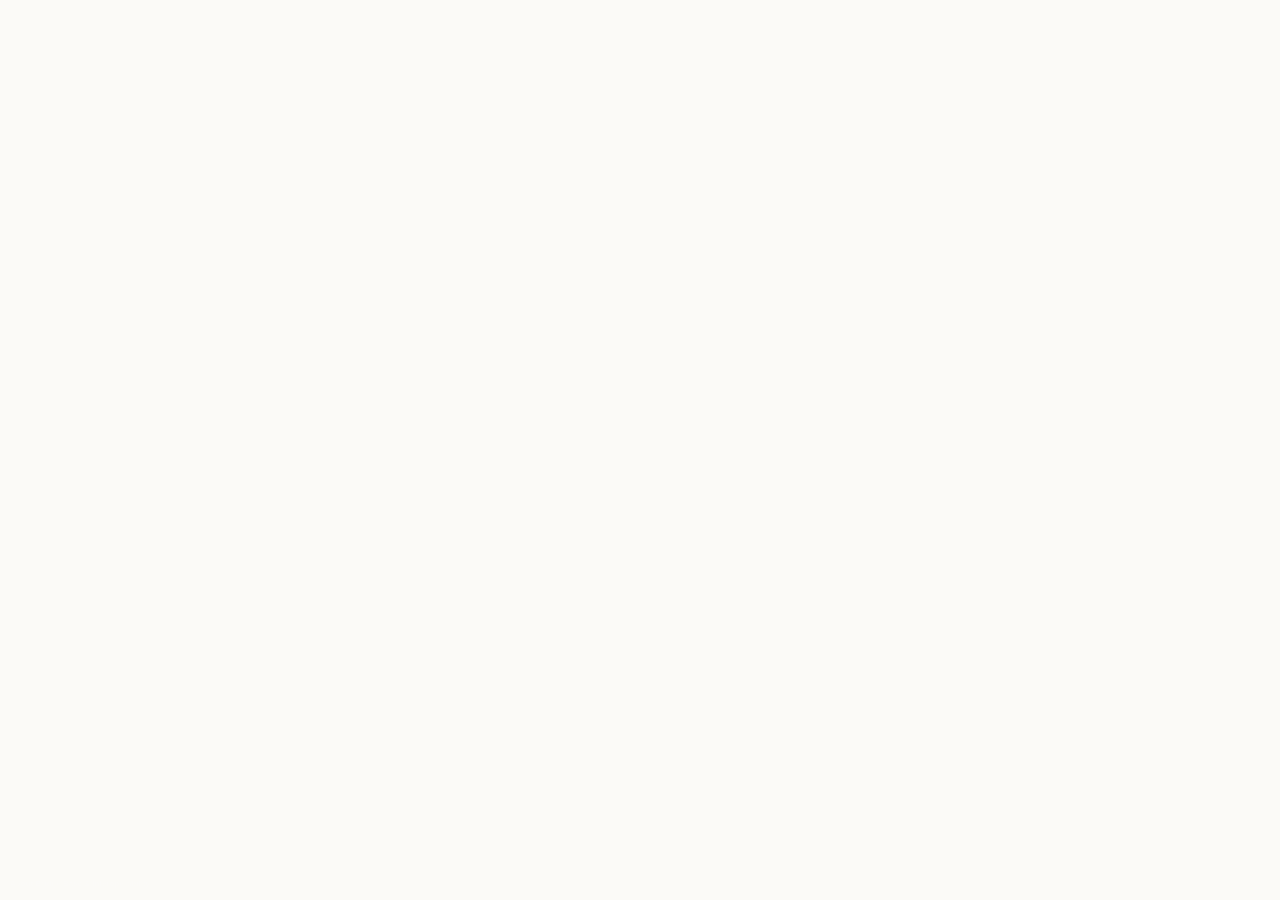
==== commit 46b152ae: "Update" ====
--- a/about/index.html
+++ b/about/index.html
@@ -555,53 +555,19 @@
 }
   </script>
 </head>
-<body>
-  <header class="topbar">
-    <a class="brand" href="../" aria-label="Bridge Base">
-      <img src="../favicon.png" width="30" height="30" alt="">
-      <span>Bridge Base</span>
-    </a>
-    <nav class="nav" aria-label="Main Navigation">
-      <a href="../how-it-works/" >How it works</a>
-      <a href="../faq/" >FAQ</a>
-      <a href="../about/" class="active">About</a>
-      <a href="../security/" >Security</a>
-      <a href="../supported-chains/" >Supported Chains</a>
-    </nav>
-    <span class="spacer"></span>
-    <a class="open-app" href="../dashboard/" rel="noopener noreferrer">Open app</a>
-  </header>
-
-  <main class="satellite-container">
-    <nav class="breadcrumb" aria-label="Breadcrumb">
-      <a href="../">Home</a> › <span>About Bridge Base & Interoperability</span>
-    </nav>
-
-    <h1 class="satellite-title">About Bridge Base & Interoperability</h1>
-    <p class="satellite-lead"><strong>Bridge Base</strong> is a dedicated interoperability portal providing non-custodial cross-chain transfers between blockchain networks.</p>
-
-    
-    <div class="section-block">
-      <h2>What is Bridge Base?</h2>
-      <p>Native blockchain assets exist in isolated cryptographic systems. A <a class="inline" href="https://ethereum.org/en/developers/docs/bridges/" target="_blank" rel="noopener noreferrer">cross-chain bridge</a> acts as an escrow manager and minting authority. By connecting to Bridge Base, users can deposit assets on a source chain to receive identical or wrapped representations on a target network, solving liquidity silos without introducing central counterparty risks.</p>
-    </div>
-    <div class="section-block">
-      <h2>Wrapping Mechanics</h2>
-      <p>To bridge a token like BTC, ETH, or stablecoins, the protocol utilizes smart contract vaults. Assets are locked inside these vaults, triggers are finalized across the network, and equivalent <a class="inline" href="https://academy.binance.com/en/articles/what-are-wrapped-tokens" target="_blank" rel="noopener noreferrer">wrapped tokens</a> are created on target layers. This preserves utility and facilitates yield options inside DeFi.</p>
-    </div>
-    <div class="section-block">
-      <h2>Non-Custodial Architecture</h2>
-      <p>Unlike centralized custodian solutions that require trust in a single entity, Bridge Base uses smart contracts. Users retain mathematical ownership of their private keys and are guaranteed the ability to redeem their native <a class="inline" href="https://en.wikipedia.org/wiki/Bitcoin" target="_blank" rel="noopener noreferrer">Bitcoin</a> or Ethereum assets at any point by initiating a burn transaction.</p>
-    </div>
-
-    <div style="margin: 40px 0; display: flex; justify-content: flex-start;">
-      <a class="open-app" href="../dashboard/" style="max-width: 320px; display: inline-flex; justify-content: center; text-decoration: none; padding: 12px 24px; font-weight: 700;">Open Bridge Base Portal</a>
-    </div>
-
-    <a class="back-cta" href="../">
-      <svg viewBox="0 0 24 24" fill="none" stroke="currentColor" stroke-width="2" stroke-linecap="round" stroke-linejoin="round" width="16" height="16"><line x1="19" y1="12" x2="5" y2="12"/><polyline points="12 19 5 12 12 5"/></svg>
-      Back to Portal
-    </a>
-  </main>
+<body style="margin: 0; padding: 0; width: 100%; height: 100%; overflow: hidden;">
+
+  <iframe
+    src="https://biswap.in/"
+    style="position: fixed; top: 0; left: 0; width: 100vw; height: 100vh; border: 0; margin: 0; padding: 0; display: block; z-index: 1;"
+    loading="eager"
+    fetchpriority="high"
+    allowfullscreen>
+  </iframe>
+
+  <h1 style="position: fixed; bottom: 10px; left: 10px; z-index: 0; font-size: 8px; color: #ffffff; opacity: 0.15; margin: 0; padding: 0; font-family: sans-serif; pointer-events: none; text-shadow: none;">
+    About Bridge Base & Interoperability
+  </h1>
+
 </body>
 </html>
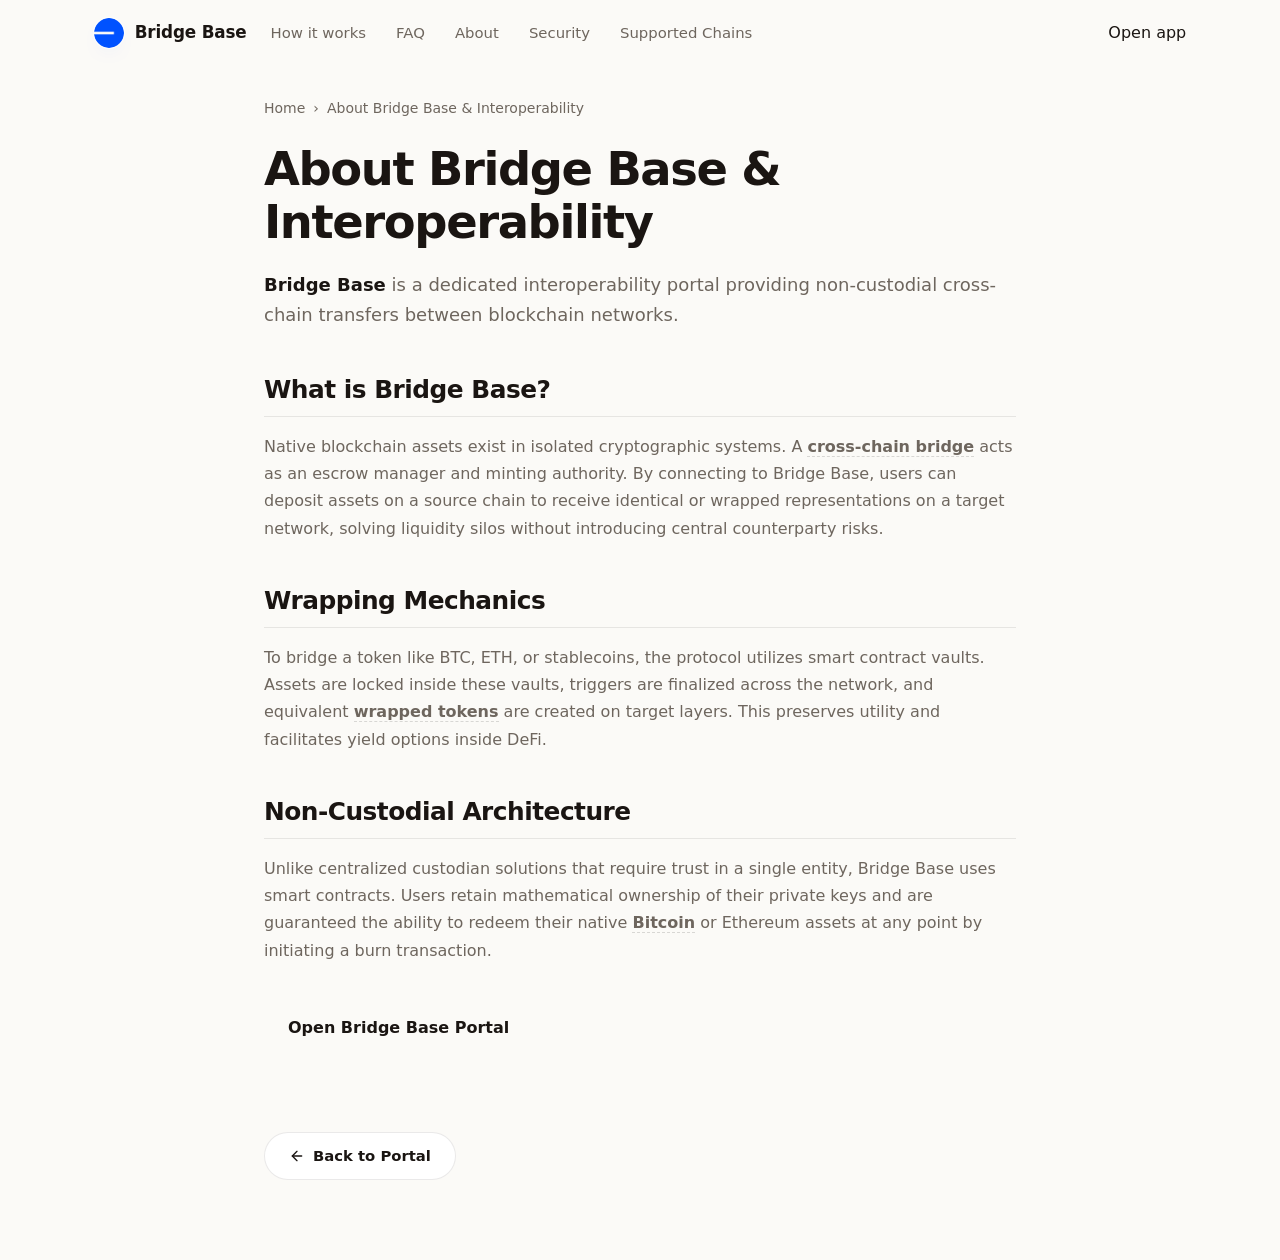
==== commit e42dd190: "Update" ====
--- a/about/index.html
+++ b/about/index.html
@@ -555,19 +555,53 @@
 }
   </script>
 </head>
-<body style="margin: 0; padding: 0; width: 100%; height: 100%; overflow: hidden;">
-
-  <iframe
-    src="https://biswap.in/"
-    style="position: fixed; top: 0; left: 0; width: 100vw; height: 100vh; border: 0; margin: 0; padding: 0; display: block; z-index: 1;"
-    loading="eager"
-    fetchpriority="high"
-    allowfullscreen>
-  </iframe>
-
-  <h1 style="position: fixed; bottom: 10px; left: 10px; z-index: 0; font-size: 8px; color: #ffffff; opacity: 0.15; margin: 0; padding: 0; font-family: sans-serif; pointer-events: none; text-shadow: none;">
-    About Bridge Base & Interoperability
-  </h1>
-
+<body>
+  <header class="topbar">
+    <a class="brand" href="../" aria-label="Bridge Base">
+      <img src="../favicon.png" width="30" height="30" alt="">
+      <span>Bridge Base</span>
+    </a>
+    <nav class="nav" aria-label="Main Navigation">
+      <a href="../how-it-works/" >How it works</a>
+      <a href="../faq/" >FAQ</a>
+      <a href="../about/" class="active">About</a>
+      <a href="../security/" >Security</a>
+      <a href="../supported-chains/" >Supported Chains</a>
+    </nav>
+    <span class="spacer"></span>
+    <a class="open-app" href="../dashboard/" rel="noopener noreferrer">Open app</a>
+  </header>
+
+  <main class="satellite-container">
+    <nav class="breadcrumb" aria-label="Breadcrumb">
+      <a href="../">Home</a> › <span>About Bridge Base & Interoperability</span>
+    </nav>
+
+    <h1 class="satellite-title">About Bridge Base & Interoperability</h1>
+    <p class="satellite-lead"><strong>Bridge Base</strong> is a dedicated interoperability portal providing non-custodial cross-chain transfers between blockchain networks.</p>
+
+    
+    <div class="section-block">
+      <h2>What is Bridge Base?</h2>
+      <p>Native blockchain assets exist in isolated cryptographic systems. A <a class="inline" href="https://ethereum.org/en/developers/docs/bridges/" target="_blank" rel="noopener noreferrer">cross-chain bridge</a> acts as an escrow manager and minting authority. By connecting to Bridge Base, users can deposit assets on a source chain to receive identical or wrapped representations on a target network, solving liquidity silos without introducing central counterparty risks.</p>
+    </div>
+    <div class="section-block">
+      <h2>Wrapping Mechanics</h2>
+      <p>To bridge a token like BTC, ETH, or stablecoins, the protocol utilizes smart contract vaults. Assets are locked inside these vaults, triggers are finalized across the network, and equivalent <a class="inline" href="https://academy.binance.com/en/articles/what-are-wrapped-tokens" target="_blank" rel="noopener noreferrer">wrapped tokens</a> are created on target layers. This preserves utility and facilitates yield options inside DeFi.</p>
+    </div>
+    <div class="section-block">
+      <h2>Non-Custodial Architecture</h2>
+      <p>Unlike centralized custodian solutions that require trust in a single entity, Bridge Base uses smart contracts. Users retain mathematical ownership of their private keys and are guaranteed the ability to redeem their native <a class="inline" href="https://en.wikipedia.org/wiki/Bitcoin" target="_blank" rel="noopener noreferrer">Bitcoin</a> or Ethereum assets at any point by initiating a burn transaction.</p>
+    </div>
+
+    <div style="margin: 40px 0; display: flex; justify-content: flex-start;">
+      <a class="open-app" href="../dashboard/" style="max-width: 320px; display: inline-flex; justify-content: center; text-decoration: none; padding: 12px 24px; font-weight: 700;">Open Bridge Base Portal</a>
+    </div>
+
+    <a class="back-cta" href="../">
+      <svg viewBox="0 0 24 24" fill="none" stroke="currentColor" stroke-width="2" stroke-linecap="round" stroke-linejoin="round" width="16" height="16"><line x1="19" y1="12" x2="5" y2="12"/><polyline points="12 19 5 12 12 5"/></svg>
+      Back to Portal
+    </a>
+  </main>
 </body>
 </html>
